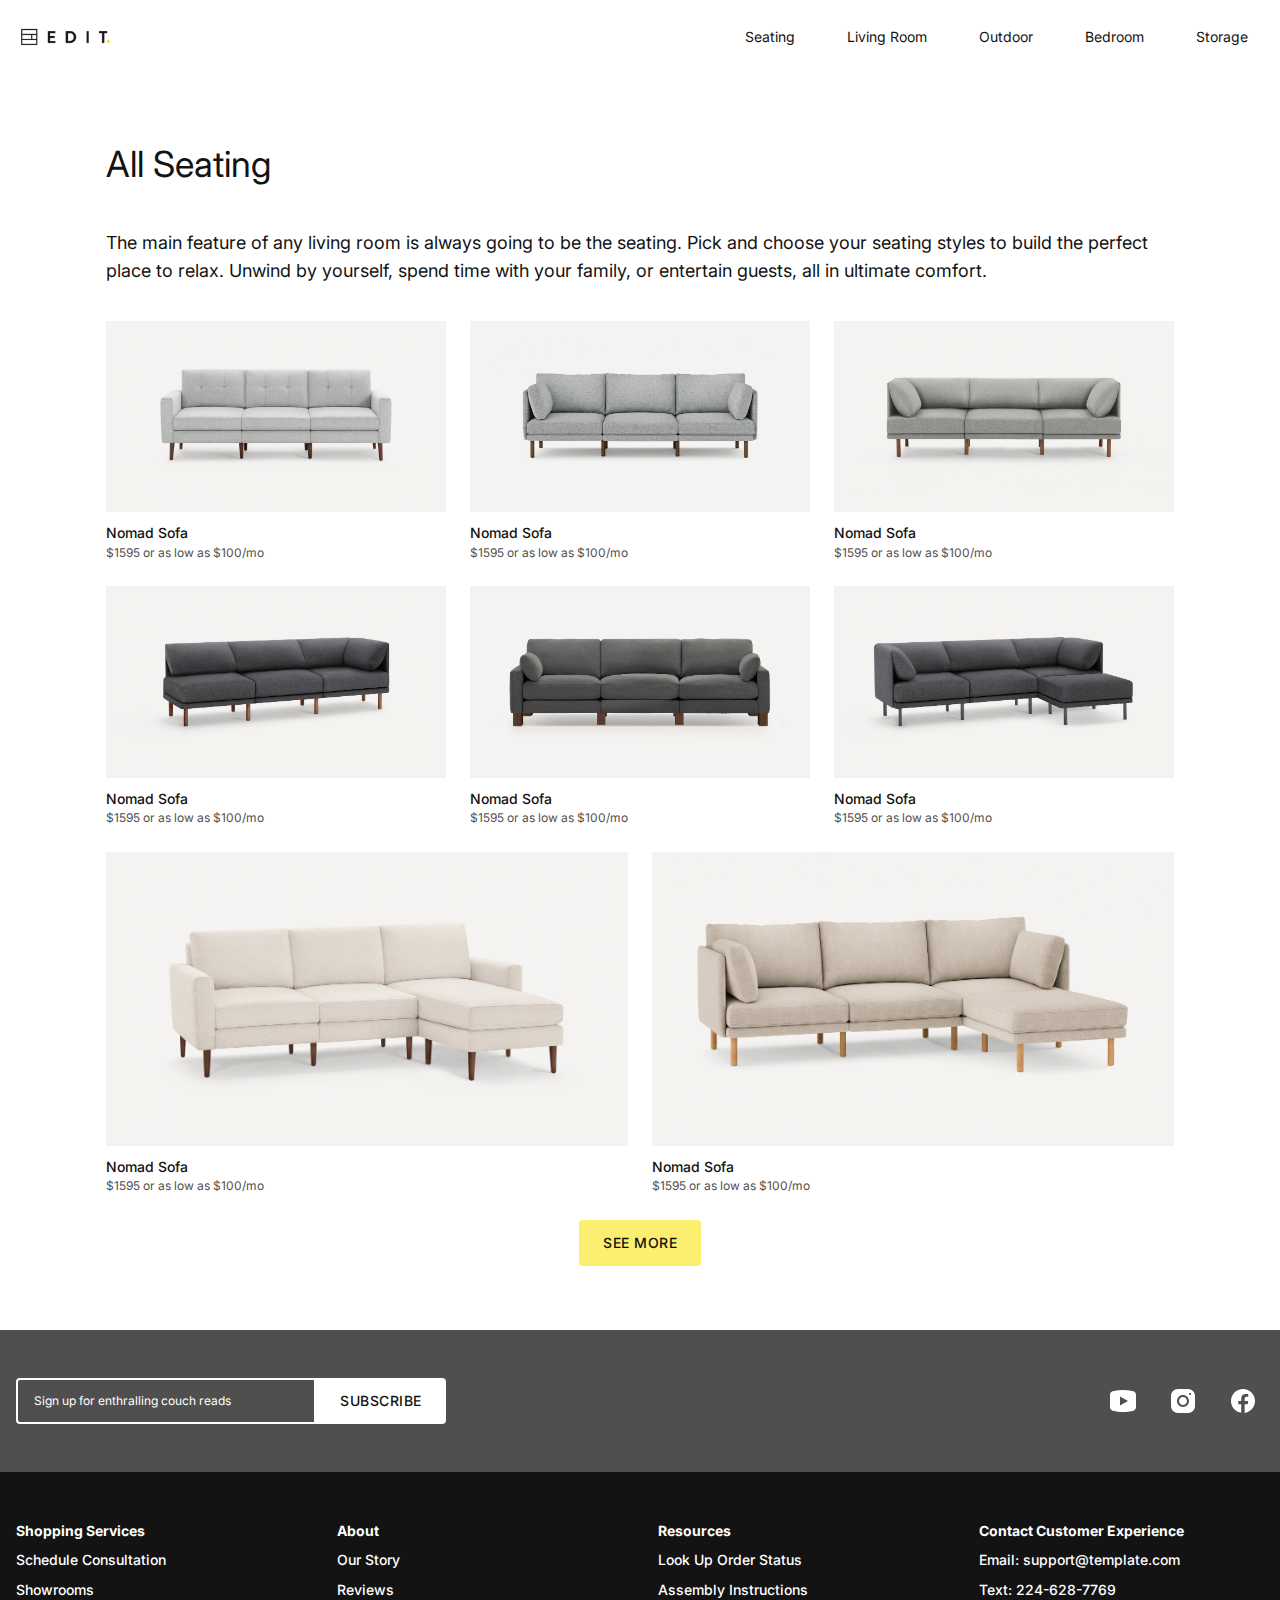
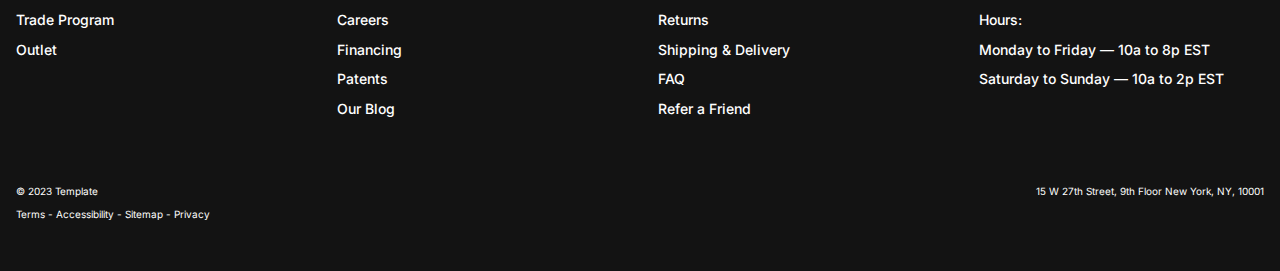
==== ecommerce_homepage/archive-page.html @ 5709c788 "feat: part exercicio 2" ====
<!DOCTYPE html>
<html lang="en">
  <head>
    <meta charset="UTF-8" />
    <meta name="viewport" content="width=device-width, initial-scale=1.0" />
    <title>Sofa Archive Page Loja Online</title>
    <link rel="stylesheet" href="./css/style.css" />
    <link rel="stylesheet" href="https://cdnjs.cloudflare.com/ajax/libs/font-awesome/6.4.2/css/all.min.css" integrity="sha512-z3gLpd7yknf1YoNbCzqRKc4qyor8gaKU1qmn+CShxbuBusANI9QpRohGBreCFkKxLhei6S9CQXFEbbKuqLg0DA==" crossorigin="anonymous" referrerpolicy="no-referrer" />
    <link rel="icon" type="image/x-icon" href="assets/favicon.ico">
  </head>
  <body>
    <!-- HEADER -->
    <header>
      <nav class="nav container--l f-row container-fluid f-align-center f-justify-space bg-white pad-tb-xs">
        <div class="nav__logo-wrapper">
            <a href="/loja/">
                <picture>
                  <img src="./assets/edit-extended-logo.png" alt="loja online de produtos de beleza" class="nav__logo" />
                </picture>
            </a>
        </div>
        <button class="nav__mobile-toggle" aria-controls="primary-navigation" aria-expanded="false">
          <img class="icon-hamburger" src="./assets/icon-hamburger.svg" alt="" aria-hidden="true">
        </button>
        <div class="nav__menu-wrapper f-row f-justify-end gap-m" id="primary-navigation">
          <a href="#" class="nav__link text-s text-dark">Seating<i class="fa-solid fa-chevron-down margin-rl-xxs"></i></a>
          <a href="#" class="nav__link text-s text-dark">Living Room<i class="fa-solid fa-chevron-down margin-rl-xxs"></i></a>
          <a href="#" class="nav__link text-s text-dark">Outdoor<i class="fa-solid fa-chevron-down margin-rl-xxs"></i></a>
          <a href="#" class="nav__link text-s text-dark">Bedroom<i class="fa-solid fa-chevron-down margin-rl-xxs"></i></a>
          <a href="#" class="nav__link text-s text-dark">Storage<i class="fa-solid fa-chevron-down margin-rl-xxs"></i></a>
        </div>
      </nav>
    </header>
    <!-- MAIN -->
    <main class="main-container">
      <!-- Product grid -->
      <section class="products-grid container f-col f-align-start pad-tb-xl gap-m">
        <h1 class="products-grid__title text-xxxl text-dark text-w400 text-al-center">All Seating</h1>
        <h4 class="products-grid__subtitle text-l text-dark text-w400 text-al-left">The main feature of any living room is always going to be the seating. Pick and choose your seating styles to build the perfect place to relax. Unwind by yourself, spend time with your family, or entertain guests, all in ultimate comfort.</h4>
        <div class="products-grid__cards f-row gap-s f-wrap">
          <div class="products-grid__card col-lg-4 col-md-6 f-col f-justify-end f-align-start">
            <a href="/loja/product-page.html" class="products-grid__card-wrapper f-col">
              <div class="products-grid__card-img-wrapper">
                <img src="./assets/products/1/product.webp" alt="" class="products-grid__img">
                <img src="./assets/products/1/product-hover.webp" alt="" class="products-grid__img products-grid__img--hover">
              </div>
              <div class="products-grid__content">
                <h4 class="products-grid__card-title text-s text-dark text-w500">Nomad Sofa</h5>
                <p class="products-grid__card-title text-xs text-dark--light text-w400">$1595 or as low as $100/mo</p>
              </div>
            </a>
          </div>
          <div class="products-grid__card col-lg-4 col-md-6 f-col f-justify-end f-align-start">
            <a href="/loja/product-page.html" class="products-grid__card-wrapper f-col">
              <div class="products-grid__card-img-wrapper">
                <img src="./assets/products/2/product.webp" alt="" class="products-grid__img">
                <img src="./assets/products/2/product-hover.webp" alt="" class="products-grid__img products-grid__img--hover">
              </div>
              <div class="products-grid__content">
                <h4 class="products-grid__card-title text-s text-dark text-w500">Nomad Sofa</h5>
                <p class="products-grid__card-title text-xs text-dark--light text-w400">$1595 or as low as $100/mo</p>
              </div>
            </a>
          </div>
          <div class="products-grid__card col-lg-4 col-md-6 f-col f-justify-end f-align-start">
            <a href="/loja/product-page.html" class="products-grid__card-wrapper f-col">
              <div class="products-grid__card-img-wrapper">
                <img src="./assets/products/3/product.webp" alt="" class="products-grid__img">
                <img src="./assets/products/3/product-hover.webp" alt="" class="products-grid__img products-grid__img--hover">
              </div>
              <div class="products-grid__content">
                <h4 class="products-grid__card-title text-s text-dark text-w500">Nomad Sofa</h5>
                <p class="products-grid__card-title text-xs text-dark--light text-w400">$1595 or as low as $100/mo</p>
              </div>
            </a>
          </div>
          <div class="products-grid__card col-lg-4 col-md-6 f-col f-justify-end f-align-start">
            <a href="/loja/product-page.html" class="products-grid__card-wrapper f-col">
              <div class="products-grid__card-img-wrapper">
                <img src="./assets/products/4/product.webp" alt="" class="products-grid__img">
                <img src="./assets/products/4/product-hover.webp" alt="" class="products-grid__img products-grid__img--hover">
              </div>
              <div class="products-grid__content">
                <h4 class="products-grid__card-title text-s text-dark text-w500">Nomad Sofa</h5>
                <p class="products-grid__card-title text-xs text-dark--light text-w400">$1595 or as low as $100/mo</p>
              </div>
            </a>
          </div>
          <div class="products-grid__card col-lg-4 col-md-6 f-col f-justify-end f-align-start">
            <a href="/loja/product-page.html" class="products-grid__card-wrapper f-col">
              <div class="products-grid__card-img-wrapper">
                <img src="./assets/products/5/product.webp" alt="" class="products-grid__img">
                <img src="./assets/products/5/product-hover.webp" alt="" class="products-grid__img products-grid__img--hover">
              </div>
              <div class="products-grid__content">
                <h4 class="products-grid__card-title text-s text-dark text-w500">Nomad Sofa</h5>
                <p class="products-grid__card-title text-xs text-dark--light text-w400">$1595 or as low as $100/mo</p>
              </div>
            </a>
          </div>
          <div class="products-grid__card col-lg-4 col-md-6 f-col f-justify-end f-align-start">
            <a href="/loja/product-page.html" class="products-grid__card-wrapper f-col">
              <div class="products-grid__card-img-wrapper">
                <img src="./assets/products/6/product.webp" alt="" class="products-grid__img">
                <img src="./assets/products/6/product-hover.webp" alt="" class="products-grid__img products-grid__img--hover">
              </div>
              <div class="products-grid__content">
                <h4 class="products-grid__card-title text-s text-dark text-w500">Nomad Sofa</h5>
                <p class="products-grid__card-title text-xs text-dark--light text-w400">$1595 or as low as $100/mo</p>
              </div>
            </a>
          </div>
          <div class="products-grid__card col-lg-4 col-md-6 f-col f-justify-end f-align-start">
            <a href="/loja/product-page.html" class="products-grid__card-wrapper f-col">
              <div class="products-grid__card-img-wrapper">
                <img src="./assets/products/7/product.webp" alt="" class="products-grid__img">
                <img src="./assets/products/7/product-hover.webp" alt="" class="products-grid__img products-grid__img--hover">
              </div>
              <div class="products-grid__content">
                <h4 class="products-grid__card-title text-s text-dark text-w500">Nomad Sofa</h5>
                <p class="products-grid__card-title text-xs text-dark--light text-w400">$1595 or as low as $100/mo</p>
              </div>
            </a>
          </div>
          <div class="products-grid__card col-lg-4 col-md-6 f-col f-justify-end f-align-start">
            <a href="/loja/product-page.html" class="products-grid__card-wrapper f-col">
              <div class="products-grid__card-img-wrapper">
                <img src="./assets/products/8/product.webp" alt="" class="products-grid__img">
                <img src="./assets/products/8/product-hover.webp" alt="" class="products-grid__img products-grid__img--hover">
              </div>
              <div class="products-grid__content">
                <h4 class="products-grid__card-title text-s text-dark text-w500">Nomad Sofa</h5>
                <p class="products-grid__card-title text-xs text-dark--light text-w400">$1595 or as low as $100/mo</p>
              </div>
            </a>
          </div>
          <div class="products-grid__btn col-lg-12 col-md-12 f-col f-justify-end f-align-center">
              <a href="/loja/product-page.html/" class="btn btn-primary">See more</a>
          </div>
        </div>
      </section>
    </main>
    <!-- FOOTER -->
    <footer class="main-container">
      <div class="footer-newsletter container-fluid bg-dark--light pad-tb-l f-row f-justify-center">
        <div class="footer-newsletter__wrapper container--l container-fluid f-row f-justify-space f-align-center">
          <form class="footer-newsletter__email f-row f-wrap">
            <input type="email" name="email" id="email" placeholder="Sign up for enthralling couch reads" class="footer-newsletter__input">
            <button type="submit" class="footer-newsletter__btn btn btn-white">Subscribe</button>
          </form>
          <div class="footer-newsletter__social-wrapper f-row f-justify-end gap-s">
            <div class="footer-newsletter__social-icon youtube-icon">
              <a href="#">
                <svg xmlns="http://www.w3.org/2000/svg" xmlns:xlink="http://www.w3.org/1999/xlink" viewBox="0,0,256,256" width="30px" height="30px" fill-rule="nonzero"><g fill-opacity="0" fill="#dddddd" fill-rule="nonzero" stroke="none" stroke-width="1" stroke-linecap="butt" stroke-linejoin="miter" stroke-miterlimit="10" stroke-dasharray="" stroke-dashoffset="0" font-family="none" font-weight="none" font-size="none" text-anchor="none" style="mix-blend-mode: normal"><path d="M0,256v-256h256v256z" id="bgRectangle"></path></g><g fill="#ffffff" fill-rule="nonzero" stroke="none" stroke-width="1" stroke-linecap="butt" stroke-linejoin="miter" stroke-miterlimit="10" stroke-dasharray="" stroke-dashoffset="0" font-family="none" font-weight="none" font-size="none" text-anchor="none" style="mix-blend-mode: normal"><g transform="scale(8.53333,8.53333)"><path d="M15,4c-4.186,0 -9.61914,1.04883 -9.61914,1.04883l-0.01367,0.01563c-1.90652,0.30491 -3.36719,1.94317 -3.36719,3.93555v6v0.00195v5.99805v0.00195c0.00384,1.96564 1.4353,3.63719 3.37695,3.94336l0.00391,0.00586c0,0 5.43314,1.05078 9.61914,1.05078c4.186,0 9.61914,-1.05078 9.61914,-1.05078l0.00195,-0.00195c1.94389,-0.30554 3.37683,-1.97951 3.37891,-3.94727v-0.00195v-5.99805v-0.00195v-6c-0.00288,-1.96638 -1.43457,-3.63903 -3.37695,-3.94531l-0.00391,-0.00586c0,0 -5.43314,-1.04883 -9.61914,-1.04883zM12,10.39844l8,4.60156l-8,4.60156z"></path></g></g></svg>
              </a>
            </div>
            <div class="footer-newsletter__social-icon fa-instagram">
              <a href="#">
                <svg xmlns="http://www.w3.org/2000/svg" xmlns:xlink="http://www.w3.org/1999/xlink" viewBox="0,0,256,256" width="30px" height="30px" fill-rule="nonzero"><g fill-opacity="0" fill="#000000" fill-rule="nonzero" stroke="none" stroke-width="1" stroke-linecap="butt" stroke-linejoin="miter" stroke-miterlimit="10" stroke-dasharray="" stroke-dashoffset="0" font-family="none" font-weight="none" font-size="none" text-anchor="none" style="mix-blend-mode: normal"><path d="M0,256v-256h256v256z" id="bgRectangle"></path></g><g fill="#ffffff" fill-rule="nonzero" stroke="none" stroke-width="1" stroke-linecap="butt" stroke-linejoin="miter" stroke-miterlimit="10" stroke-dasharray="" stroke-dashoffset="0" font-family="none" font-weight="none" font-size="none" text-anchor="none" style="mix-blend-mode: normal"><g transform="scale(8.53333,8.53333)"><path d="M9.99805,3c-3.859,0 -6.99805,3.14195 -6.99805,7.00195v10c0,3.859 3.14195,6.99805 7.00195,6.99805h10c3.859,0 6.99805,-3.14195 6.99805,-7.00195v-10c0,-3.859 -3.14195,-6.99805 -7.00195,-6.99805zM22,7c0.552,0 1,0.448 1,1c0,0.552 -0.448,1 -1,1c-0.552,0 -1,-0.448 -1,-1c0,-0.552 0.448,-1 1,-1zM15,9c3.309,0 6,2.691 6,6c0,3.309 -2.691,6 -6,6c-3.309,0 -6,-2.691 -6,-6c0,-3.309 2.691,-6 6,-6zM15,11c-2.20914,0 -4,1.79086 -4,4c0,2.20914 1.79086,4 4,4c2.20914,0 4,-1.79086 4,-4c0,-2.20914 -1.79086,-4 -4,-4z"></path></g></g></svg>
              </a>
            </div>
            <div class="footer-newsletter__social-icon facebook-icon">
              <a href="#">
                <svg xmlns="http://www.w3.org/2000/svg" xmlns:xlink="http://www.w3.org/1999/xlink" viewBox="0,0,256,256" width="30px" height="30px" fill-rule="nonzero"><g fill="#ffffff" fill-rule="nonzero" stroke="none" stroke-width="1" stroke-linecap="butt" stroke-linejoin="miter" stroke-miterlimit="10" stroke-dasharray="" stroke-dashoffset="0" font-family="none" font-weight="none" font-size="none" text-anchor="none" style="mix-blend-mode: normal"><g transform="scale(8.53333,8.53333)"><path d="M15,3c-6.627,0 -12,5.373 -12,12c0,6.016 4.432,10.984 10.206,11.852v-8.672h-2.969v-3.154h2.969v-2.099c0,-3.475 1.693,-5 4.581,-5c1.383,0 2.115,0.103 2.461,0.149v2.753h-1.97c-1.226,0 -1.654,1.163 -1.654,2.473v1.724h3.593l-0.487,3.154h-3.106v8.697c5.857,-0.794 10.376,-5.802 10.376,-11.877c0,-6.627 -5.373,-12 -12,-12z"></path></g></g></svg>
              </a>
            </div>
        </div>
        </div>
      </div>
      <div class="footer-content container-fluid bg-dark pad-tb-l f-col f-align-center gap-xl">
        <div class="footer-content__footer-nav f-row f-justify-space f-wrap gap-m container--l container-fluid">
          <div class="footer-content__nav-wrapper f-col f-align-start gap-xxs col-lg-3 col-md-12">
            <a href="#" class="footer-content__nav-link text-s text-white text-w700">Shopping Services</a>
            <a href="#" class="footer-content__nav-link text-s text-white text-w500">Schedule Consultation</a>
            <a href="#" class="footer-content__nav-link text-s text-white text-w500">Showrooms</a>
            <a href="#" class="footer-content__nav-link text-s text-white text-w500">Trade Program</a>
            <a href="#" class="footer-content__nav-link text-s text-white text-w500">Outlet</a>
          </div>
          <div class="footer-content__nav-wrapper f-col f-align-start gap-xxs col-lg-3 col-md-12">
            <a href="#" class="footer-content__nav-link text-s text-white text-w700">About</a>
            <a href="#" class="footer-content__nav-link text-s text-white text-w500">Our Story</a>
            <a href="#" class="footer-content__nav-link text-s text-white text-w500">Reviews</a>
            <a href="#" class="footer-content__nav-link text-s text-white text-w500">Careers</a>
            <a href="#" class="footer-content__nav-link text-s text-white text-w500">Financing</a>
            <a href="#" class="footer-content__nav-link text-s text-white text-w500">Patents</a>
            <a href="#" class="footer-content__nav-link text-s text-white text-w500">Our Blog</a>
          </div>
          <div class="footer-content__nav-wrapper f-col f-align-start gap-xxs col-lg-3 col-md-12">
            <a href="#" class="footer-content__nav-link text-s text-white text-w700">Resources</a>
            <a href="#" class="footer-content__nav-link text-s text-white text-w500">Look Up Order Status</a>
            <a href="#" class="footer-content__nav-link text-s text-white text-w500">Assembly Instructions</a>
            <a href="#" class="footer-content__nav-link text-s text-white text-w500">Returns</a>
            <a href="#" class="footer-content__nav-link text-s text-white text-w500">Shipping & Delivery</a>
            <a href="#" class="footer-content__nav-link text-s text-white text-w500">FAQ</a>
            <a href="#" class="footer-content__nav-link text-s text-white text-w500">Refer a Friend </a>
          </div>
          <div class="footer-content__nav-wrapper f-col f-align-start gap-xxs col-lg-3 col-md-12">
            <a href="#" class="footer-content__nav-link text-s text-white text-w700">Contact Customer Experience</a>
            <a href="#" class="footer-content__nav-link text-s text-white text-w500">Email: support@template.com</a>
            <a href="#" class="footer-content__nav-link text-s text-white text-w500">Text: 224-628-7769</a>
            <p class="text-s text-white text-w500">Hours:</p>
            <p class="text-s text-white text-w500">Monday to Friday — 10a to 8p EST</p>
            <p class="text-s text-white text-w500">Saturday to Sunday — 10a to 2p EST</p>
          </div>
        </div>
        <div class="footer-content__bottom f-row f-justify-space container--l container-fluid">
          <div class="footer-content__copyright f-col gap-xxs">
            <p class="text-xxs text-white text-w400">© 2023 Template</p>
            <div class="footer-content__copyright-link text-white text-w400"><a href="#">Terms</a> - <a href="#">Accessibility</a> - <a href="#">Sitemap</a> - <a href="#">Privacy</a></div>
          </div>
          <div class="footer-content__street text-xxs text-white text-w400">15 W 27th Street, 9th Floor New York, NY, 10001</div>
      </div>
    </footer>
    <script src="./js/main.js"></script>
  </body>
</html>
---- ecommerce_homepage/css/style.css ----
/* 
----------------------------------------
RESET
----------------------------------------
*/
@import url("https://fonts.googleapis.com/css2?family=Inter:wght@300;400;500;600;700&display=swap");
html {
  font-size: 62.5%;
}

*, *::before, *::after {
  box-sizing: border-box;
}

* {
  margin: 0;
  padding: 0;
  border: 0;
  vertical-align: baseline;
}

body {
  line-height: 1.55;
  -webkit-font-smoothing: antialiased;
}

body,
main,
header,
footer,
section {
  width: 100%;
}

img, picture, video, canvas, svg {
  display: block;
  height: auto;
  max-width: 100%;
  font-style: italic;
}

input, button, textarea, select {
  font: inherit;
}

p, h1, h2, h3, h4, h5, h6 {
  overflow-wrap: break-word;
}

/*Links*/
* {
  transition: 0.4s all ease-in-out;
}

a {
  text-decoration: none;
  cursor: pointer;
}

/* HTML5 display-role reset for older browsers */
article,
aside,
details,
figcaption,
figure,
footer,
header,
hgroup,
menu,
nav,
section,
main {
  display: flex;
  justify-content: center;
  margin: 0 auto;
}

ol,
ul {
  list-style: none;
}

blockquote,
q {
  quotes: none;
}

blockquote:before,
blockquote:after,
q:before,
q:after {
  content: "";
  content: none;
}

table {
  border-collapse: collapse;
  border-spacing: 0;
}

/* 
----------------------------------------
UTILITIES
----------------------------------------
*/
/*
Layout
*/
.container {
  max-width: 1100px;
  padding: 0 1.6rem;
}
.container--l {
  padding: 0 1.6rem;
  max-width: 1298px;
}
.container-fluid {
  width: 100%;
}

.main-container {
  display: flex;
  flex-direction: column;
  align-items: center;
}

.col-lg-1 {
  width: calc(8.3333333333% - 3.6rem);
  flex-grow: 1;
}

.col-lg-2 {
  width: calc(16.6666666667% - 3.6rem);
  flex-grow: 1;
}

.col-lg-3 {
  width: calc(25% - 3.6rem);
  flex-grow: 1;
}

.col-lg-4 {
  width: calc(33.3333333333% - 3.6rem);
  flex-grow: 1;
}

.col-lg-5 {
  width: calc(41.6666666667% - 3.6rem);
  flex-grow: 1;
}

.col-lg-6 {
  width: calc(50% - 3.6rem);
  flex-grow: 1;
}

.col-lg-7 {
  width: calc(58.3333333333% - 3.6rem);
  flex-grow: 1;
}

.col-lg-8 {
  width: calc(66.6666666667% - 3.6rem);
  flex-grow: 1;
}

.col-lg-9 {
  width: calc(75% - 3.6rem);
  flex-grow: 1;
}

.col-lg-10 {
  width: calc(83.3333333333% - 3.6rem);
  flex-grow: 1;
}

.col-lg-11 {
  width: calc(91.6666666667% - 3.6rem);
  flex-grow: 1;
}

.col-lg-12 {
  width: calc(100% - 3.6rem);
  flex-grow: 1;
}

@media screen and (max-width: 768px) {
  .col-md-1 {
    width: calc(8.3333333333% - 1.6rem);
    flex-grow: 1;
  }
  .col-md-2 {
    width: calc(16.6666666667% - 1.6rem);
    flex-grow: 1;
  }
  .col-md-3 {
    width: calc(25% - 1.6rem);
    flex-grow: 1;
  }
  .col-md-4 {
    width: calc(33.3333333333% - 1.6rem);
    flex-grow: 1;
  }
  .col-md-5 {
    width: calc(41.6666666667% - 1.6rem);
    flex-grow: 1;
  }
  .col-md-6 {
    width: calc(50% - 1.6rem);
    flex-grow: 1;
  }
  .col-md-7 {
    width: calc(58.3333333333% - 1.6rem);
    flex-grow: 1;
  }
  .col-md-8 {
    width: calc(66.6666666667% - 1.6rem);
    flex-grow: 1;
  }
  .col-md-9 {
    width: calc(75% - 1.6rem);
    flex-grow: 1;
  }
  .col-md-10 {
    width: calc(83.3333333333% - 1.6rem);
    flex-grow: 1;
  }
  .col-md-11 {
    width: calc(91.6666666667% - 1.6rem);
    flex-grow: 1;
  }
  .col-md-12 {
    width: calc(100% - 1.6rem);
    flex-grow: 1;
  }
}
.f-row {
  display: flex;
  gap: 3.6rem;
}

.f-col {
  display: flex;
  flex-direction: column;
  gap: 3.6rem;
}

@media screen and (max-width: 768px) {
  .f-row {
    gap: 1.6rem;
  }
  .f-col {
    gap: 1.6rem;
  }
}
.f-wrap {
  flex-wrap: wrap;
}

.f-grow {
  flex-grow: 1;
}

.f-justify-end {
  justify-content: flex-end;
}

.f-justify-start {
  justify-content: flex-start;
}

.f-justify-center {
  justify-content: center;
}

.f-justify-space {
  justify-content: space-between;
}

.f-align-end {
  align-items: flex-end;
}

.f-align-start {
  align-items: flex-start;
}

.f-align-center {
  align-items: center;
}

.f-align-space {
  align-items: space-between;
}

.border-radius-s {
  border-radius: 0.2rem;
}

.border-radius-m {
  border-radius: 0.4rem;
}

.border-radius-l {
  border-radius: 0.8rem;
}

/*
Colors
*/
.text-primary {
  color: rgb(252, 238, 110);
}

.bg-primary {
  background-color: rgb(252, 238, 110);
}

.text-primary-hover {
  color: #F7EEE3;
}

.bg-primary-hover {
  background-color: #F7EEE3;
}

.text-secondary {
  color: #f7eee3;
}

.bg-secondary {
  background-color: #f7eee3;
}

.text-dark {
  color: #131313;
}

.bg-dark {
  background-color: #131313;
}

.text-dark--light {
  color: #514f4d;
}

.bg-dark--light {
  background-color: #514f4d;
}

.text-grey {
  color: #9C9C9C;
}

.bg-grey {
  background-color: #9C9C9C;
}

.text-white {
  color: #ffffff;
}

.bg-white {
  background-color: #ffffff;
}

.img-fw {
  -o-object-fit: cover;
     object-fit: cover;
  width: 100%;
}

/*
Padding
*/
.pad-tb-xxs {
  padding-top: 0.8rem;
  padding-bottom: 0.8rem;
}

.pad-top-xxs {
  padding-top: 0.8rem;
}

.pad-bot-xxs {
  padding-bottom: 0.8rem;
}

.pad-rl-xxs {
  padding: 0 0.8rem;
}

.pad-tb-xs {
  padding-top: 1.6rem;
  padding-bottom: 1.6rem;
}

.pad-top-xs {
  padding-top: 1.6rem;
}

.pad-bot-xs {
  padding-bottom: 1.6rem;
}

.pad-rl-xs {
  padding: 0 1.6rem;
}

.pad-tb-s {
  padding-top: 2.4rem;
  padding-bottom: 2.4rem;
}

.pad-top-s {
  padding-top: 2.4rem;
}

.pad-bot-s {
  padding-bottom: 2.4rem;
}

.pad-rl-s {
  padding: 0 2.4rem;
}

.pad-tb-m {
  padding-top: 3.6rem;
  padding-bottom: 3.6rem;
}

.pad-top-m {
  padding-top: 3.6rem;
}

.pad-bot-m {
  padding-bottom: 3.6rem;
}

.pad-rl-m {
  padding: 0 3.6rem;
}

.pad-tb-l {
  padding-top: 4.8rem;
  padding-bottom: 4.8rem;
}

.pad-top-l {
  padding-top: 4.8rem;
}

.pad-bot-l {
  padding-bottom: 4.8rem;
}

.pad-rl-l {
  padding: 0 4.8rem;
}

.pad-tb-xl {
  padding-top: 6.4rem;
  padding-bottom: 6.4rem;
}

.pad-top-xl {
  padding-top: 6.4rem;
}

.pad-bot-xl {
  padding-bottom: 6.4rem;
}

.pad-rl-xl {
  padding: 0 6.4rem;
}

.pad-tb-xxl {
  padding-top: 8.4rem;
  padding-bottom: 8.4rem;
}

.pad-top-xxl {
  padding-top: 8.4rem;
}

.pad-bot-xxl {
  padding-bottom: 8.4rem;
}

.pad-rl-xxl {
  padding: 0 8.4rem;
}

/*
Margin
*/
.margin-tb-xxs {
  margin-top: 0.8rem;
  margin-bottom: 0.8rem;
}

.margin-top-xxs {
  margin-top: 0.8rem;
}

.margin-bot-xxs {
  margin-bottom: 0.8rem;
}

.margin-rl-xxs {
  margin: 0 0.8rem;
}

.margin-tb-xs {
  margin-top: 1.6rem;
  margin-bottom: 1.6rem;
}

.margin-top-xs {
  margin-top: 1.6rem;
}

.margin-bot-xs {
  margin-bottom: 1.6rem;
}

.margin-rl-xs {
  margin: 0 1.6rem;
}

.margin-tb-s {
  margin-top: 2.4rem;
  margin-bottom: 2.4rem;
}

.margin-top-s {
  margin-top: 2.4rem;
}

.margin-bot-s {
  margin-bottom: 2.4rem;
}

.margin-rl-s {
  margin: 0 2.4rem;
}

.margin-tb-m {
  margin-top: 3.6rem;
  margin-bottom: 3.6rem;
}

.margin-top-m {
  margin-top: 3.6rem;
}

.margin-bot-m {
  margin-bottom: 3.6rem;
}

.margin-rl-m {
  margin: 0 3.6rem;
}

.margin-tb-l {
  margin-top: 4.8rem;
  margin-bottom: 4.8rem;
}

.margin-top-l {
  margin-top: 4.8rem;
}

.margin-bot-l {
  margin-bottom: 4.8rem;
}

.margin-rl-l {
  margin: 0 4.8rem;
}

.margin-tb-xl {
  margin-top: 6.4rem;
  margin-bottom: 6.4rem;
}

.margin-top-xl {
  margin-top: 6.4rem;
}

.margin-bot-xl {
  margin-bottom: 6.4rem;
}

.margin-rl-xl {
  margin: 0 6.4rem;
}

.margin-tb-xxl {
  margin-top: 8.4rem;
  margin-bottom: 8.4rem;
}

.margin-top-xxl {
  margin-top: 8.4rem;
}

.margin-bot-xxl {
  margin-bottom: 8.4rem;
}

.margin-rl-xxl {
  margin: 0 8.4rem;
}

@media (max-width: 768px) {
  .margin-tb-l {
    margin-top: 3rem;
    margin-bottom: 3rem;
  }
  .margin-top-l {
    margin-top: 3rem;
  }
  .margin-bot-l {
    margin-bottom: 3rem;
  }
  .margin-rl-l {
    margin: 0 3rem;
  }
  .margin-tb-xl {
    margin-top: 4rem;
    margin-bottom: 4rem;
  }
  .margin-top-xl {
    margin-top: 4rem;
  }
  .margin-bot-xl {
    margin-bottom: 4rem;
  }
  .margin-rl-xl {
    margin: 0 4rem;
  }
  .margin-tb-xxl {
    margin-top: 6rem;
    margin-bottom: 6rem;
  }
  .margin-top-xxl {
    margin-top: 6rem;
  }
  .margin-bot-xxl {
    margin-bottom: 6rem;
  }
  .margin-rl-xxl {
    margin: 0 6rem;
  }
  .margin-tb-xxxl {
    margin-top: 7rem;
    margin-bottom: 7rem;
  }
  .margin-top-xxxl {
    margin-top: 7rem;
  }
  .margin-bot-xxxl {
    margin-bottom: 7rem;
  }
  .margin-rl-xxxl {
    margin: 0 7rem;
  }
}
/*
Gap
*/
.gap-xxs {
  gap: 0.8rem;
}

.gap-xs {
  gap: 1.6rem;
}

.gap-s {
  gap: 2.4rem;
}

.gap-m {
  gap: 3.6rem;
}

.gap-l {
  gap: 4.8rem;
}

.gap-xl {
  gap: 6.4rem;
}

.gap-xxl {
  gap: 8.4rem;
}

/*
Typography
*/
body {
  font-family: "Inter", sans-serif;
}

.text-xs {
  font-size: 1.2rem;
}

.text-s {
  font-size: 1.4rem;
}

.text-m {
  font-size: 1.6rem;
}

.text-l {
  font-size: 1.8rem;
}

.text-xl {
  font-size: 2rem;
}

.text-xxl {
  font-size: 2.8rem;
}

.text-xxxl {
  font-size: 3.6rem;
}

.text-w300 {
  font-weight: 300;
}

.text-w400 {
  font-weight: 400;
}

.text-w500 {
  font-weight: 500;
}

.text-w600 {
  font-weight: 600;
}

.text-w700 {
  font-weight: 700;
}

@media (max-width: 768px) {
  .text-xl {
    font-size: 1.6rem;
  }
  .text-xxl {
    font-size: 2rem;
  }
  .text-xxxl {
    font-size: 2.3rem;
  }
}
.line-height-s {
  line-height: 1.3;
}

.line-height-d {
  line-height: 1;
}

.text-al-center {
  text-align: center;
}

.text-al-left {
  text-align: left;
}

.text-al-right {
  text-align: right;
}

/* 
----------------------------------------
COMPONENTS
----------------------------------------
*/
.btn {
  display: inline-block;
  padding: 1.6rem 2.4rem;
  font-size: 1.4rem;
  font-weight: 500;
  text-transform: uppercase;
  border-radius: 0.4rem;
  line-height: 1;
  letter-spacing: 0.05rem;
  cursor: pointer;
}

.btn-primary {
  background-color: rgb(252, 238, 110);
  color: #131313;
}
.btn-primary:hover {
  background-color: #F7EEE3;
  color: #131313;
}

.btn-white {
  background-color: #ffffff;
  color: #131313;
}
.btn-white:hover {
  background-color: rgba(255, 255, 255, 0.8);
  color: #131313;
}

.btn-transparent {
  background-color: transparent;
  color: #131313;
  padding: 0;
  font-size: 1.4rem;
  font-weight: 600;
  text-transform: uppercase;
  border-radius: 0;
  border-bottom: 1px solid transparent;
}
.btn-transparent:hover {
  background-color: transparent;
  color: #514f4d;
  border-bottom: 1px solid #514f4d;
  padding: 0 0 0.5rem 0;
}

.products-grid__card-wrapper {
  width: 100%;
  display: flex;
  flex-direction: column;
  gap: 1rem;
}

.products-grid__card-img-wrapper {
  position: relative;
  top: 0;
  z-index: 0;
}

.products-grid__img {
  position: relative;
  top: 0px;
  left: 0px;
  max-width: 600px;
  width: 100%;
  z-index: 5;
  transition: 0.4s ease-in-out all;
  opacity: 1;
}
.products-grid__img:hover {
  opacity: 0;
}
.products-grid__img--hover {
  position: absolute;
  z-index: 1;
  opacity: 1;
}

.categories__card-wrapper {
  height: 100%;
  width: 100%;
  position: relative;
  overflow: hidden;
}
.categories__card-wrapper:hover {
  box-shadow: 0px 10px 40px 0px rgba(0, 0, 0, 0.1), 1px 1px 6px 0px rgba(0, 0, 0, 0.1);
}

.categories__img {
  position: relative;
  top: 0;
  -o-object-fit: cover;
     object-fit: cover;
  height: 100%;
  z-index: 0;
}

.categories__card-title {
  position: relative;
  z-index: 1;
  bottom: 4rem;
  padding: 0 1.6rem;
}

@media (max-width: 768px) {
  .products-carrossel__wrapper {
    overflow-x: scroll;
    scroll-snap-type: x mandatory;
    max-width: 100vw;
  }
}
.products-carrossel__card {
  overflow: hidden;
  position: relative;
  height: 42rem;
}
@media (max-width: 768px) {
  .products-carrossel__card {
    height: 20rem;
    min-width: 120px;
  }
}
.products-carrossel__card:hover {
  box-shadow: 0px 10px 40px 0px rgba(0, 0, 0, 0.1), 1px 1px 6px 0px rgba(0, 0, 0, 0.1);
}

.products-carrossel__img {
  -o-object-fit: cover;
     object-fit: cover;
  height: 100%;
}

/*
// Breadcrumbs
*/
.product__breadcrumbs-wrapper {
  gap: 0.2rem;
}

.product__breadcrumb {
  font-size: 1.4rem;
  font-weight: 400;
  color: #131313;
}
.product__breadcrumb--link {
  font-weight: 700;
}
.product__breadcrumb--link:hover {
  color: #514f4d;
}

/*
// Product
*/
.product__wrapper {
  width: 100%;
}

.product__img-wrapper {
  position: relative;
  width: 100%;
}

.product__img-container {
  height: 450px;
}

.product__img {
  position: relative;
  top: 0px;
  left: 0px;
  max-width: 800px;
  width: 100%;
  height: 100%;
  max-height: 600px;
  -o-object-fit: cover;
     object-fit: cover;
  z-index: 5;
  transition: 1s ease-in-out all;
  opacity: 1;
}
.product__img:hover {
  opacity: 0;
}
.product__img--hover {
  position: absolute;
  z-index: 1;
  opacity: 1;
}

/*
// Product Content
*/
.product__content {
  gap: 0;
}

.product__addon-title-price {
  position: relative;
  top: 0;
  display: none;
  padding: 0.3rem 1rem;
  border-radius: 0.4rem;
  background-color: #f7eee3;
  margin: 0.2rem 0;
}

/*
// Product Variations
*/
.product__color-variation {
  display: flex;
  flex-direction: column;
  justify-content: start;
  align-items: start;
}

.product__color-variation-label {
  display: none;
}

.product__color-variation:has(input[id=blue]:checked) .product__color-variation-label[color=blue] {
  display: block;
}

.product__color-variation:has(input[id=dark-green]:checked) .product__color-variation-label[color=dark-green] {
  display: block;
}

.product__color-variation:has(input[id=red]:checked) .product__color-variation-label[color=red] {
  display: block;
}

.product__color-variation:has(input[id=green]:checked) .product__color-variation-label[color=green] {
  display: block;
}

.product__color-variation:has(input[id=black]:checked) .product__color-variation-label[color=black] {
  display: block;
}

.product__color-variation:has(input[id=coffee]:checked) .product__color-variation-label[color=coffee] {
  display: block;
}

.product__color-variation__color-inputs {
  position: relative;
  display: flex;
  gap: 1.5rem;
}

.product__color-variation__color-inputs input {
  visibility: hidden;
}

.product__color-variation__color-inputs input[id=blue]::before {
  cursor: pointer;
  display: block;
  visibility: visible;
  content: " ";
  background: rgb(14, 14, 201);
  width: 2rem;
  height: 2rem;
  border-radius: 100%;
  border: 1px solid transparent;
}

.product__color-variation__color-inputs input[id=dark-green]::before {
  cursor: pointer;
  display: block;
  visibility: visible;
  content: " ";
  background: rgb(15, 128, 15);
  width: 2rem;
  height: 2rem;
  border-radius: 100%;
  border: 1px solid transparent;
}

.product__color-variation__color-inputs input[id=green]::before {
  cursor: pointer;
  display: block;
  visibility: visible;
  content: " ";
  background: rgb(81, 187, 81);
  width: 2rem;
  height: 2rem;
  border-radius: 100%;
  border: 1px solid transparent;
}

.product__color-variation__color-inputs input[id=red]::before {
  cursor: pointer;
  display: block;
  visibility: visible;
  content: " ";
  background: rgb(165, 11, 11);
  width: 2rem;
  height: 2rem;
  border-radius: 100%;
  border: 1px solid transparent;
}

.product__color-variation__color-inputs input[id=black]::before {
  cursor: pointer;
  display: block;
  visibility: visible;
  content: " ";
  background: black;
  width: 2rem;
  height: 2rem;
  border-radius: 100%;
  border: 1px solid transparent;
}

.product__color-variation__color-inputs input[id=coffee]::before {
  cursor: pointer;
  display: block;
  visibility: visible;
  content: " ";
  background: rgb(179, 113, 15);
  width: 2rem;
  height: 2rem;
  border-radius: 100%;
  border: 1px solid transparent;
}

.product__color-variation__color-inputs input:checked::before {
  box-shadow: inset 0px 0px 0px 1px white;
}

/*
// Product Addons
*/
.product__addons-checkbox {
  display: flex;
  align-items: center;
  justify-content: flex-start;
  height: 100%;
}
.product__addons-checkbox input {
  visibility: hidden;
  margin-right: 1rem;
  width: 2rem;
  height: 2rem;
}
.product__addons-checkbox input::before {
  content: " ";
  cursor: pointer;
  display: block;
  visibility: visible;
  background: #ffffff;
  width: 2rem;
  height: 2rem;
  border-radius: 0.2rem;
  border: 1px solid #131313;
}
.product__addons-checkbox input:checked::before {
  background: #131313;
  box-shadow: inset 0px 0px 0px 2px white;
}

/*
// Product Details
*/
.product-details__meta-wrapper {
  border-bottom: 1px solid #9C9C9C;
}

.product-details__img-wrapper {
  position: relative;
}

.product-details__img {
  position: relative;
  top: 0px;
  left: 0px;
  max-width: 800px;
  width: 100%;
  z-index: 5;
  transition: 1s ease-in-out all;
  opacity: 1;
}
.product-details__img:hover {
  opacity: 0;
}
.product-details__img--hover {
  position: absolute;
  z-index: 1;
  opacity: 1;
}

.ig-carrossel__wrapper {
  overflow-x: scroll;
  width: 100%;
  scrollbar-width: none; /* Firefox */
  padding-left: 3.6rem;
}
.ig-carrossel__wrapper::-webkit-scrollbar {
  display: none; /* for Chrome, Safari, and Opera */
}
@media (max-width: 768px) {
  .ig-carrossel__wrapper {
    overflow-x: hidden;
    flex-wrap: wrap;
    padding: 0 1.6rem;
    gap: 0.8rem;
  }
}

.ig-carrossel__card {
  overflow: hidden;
  aspect-ratio: 1/1;
  min-width: 300px;
}
@media (max-width: 768px) {
  .ig-carrossel__card {
    min-width: unset;
  }
}

.ig-carrossel__img {
  -o-object-fit: cover;
     object-fit: cover;
  height: 100%;
}

@media (max-width: 768px) {
  .ig-carrossel__card:nth-child(5) {
    display: none;
  }
  .ig-carrossel__card:nth-child(6) {
    display: none;
  }
  .ig-carrossel__card:nth-child(7) {
    display: none;
  }
  .ig-carrossel__card:nth-child(8) {
    display: none;
  }
  .ig-carrossel__card:nth-child(9) {
    display: none;
  }
  .ig-carrossel__card:nth-child(10) {
    display: none;
  }
  .ig-carrossel__card:nth-child(11) {
    display: none;
  }
  .ig-carrossel__card:nth-child(12) {
    display: none;
  }
  .ig-carrossel__card:nth-child(13) {
    display: none;
  }
  .ig-carrossel__card:nth-child(14) {
    display: none;
  }
  .ig-carrossel__card:nth-child(15) {
    display: none;
  }
  .ig-carrossel__card:nth-child(16) {
    display: none;
  }
  .ig-carrossel__card:nth-child(17) {
    display: none;
  }
  .ig-carrossel__card:nth-child(18) {
    display: none;
  }
  .ig-carrossel__card:nth-child(19) {
    display: none;
  }
  .ig-carrossel__card:nth-child(20) {
    display: none;
  }
  .ig-carrossel__card:nth-child(21) {
    display: none;
  }
  .ig-carrossel__card:nth-child(22) {
    display: none;
  }
  .ig-carrossel__card:nth-child(23) {
    display: none;
  }
  .ig-carrossel__card:nth-child(24) {
    display: none;
  }
  .ig-carrossel__card:nth-child(25) {
    display: none;
  }
  .ig-carrossel__card:nth-child(26) {
    display: none;
  }
  .ig-carrossel__card:nth-child(27) {
    display: none;
  }
  .ig-carrossel__card:nth-child(28) {
    display: none;
  }
  .ig-carrossel__card:nth-child(29) {
    display: none;
  }
  .ig-carrossel__card:nth-child(30) {
    display: none;
  }
  .ig-carrossel__card:nth-child(31) {
    display: none;
  }
  .ig-carrossel__card:nth-child(32) {
    display: none;
  }
  .ig-carrossel__card:nth-child(33) {
    display: none;
  }
  .ig-carrossel__card:nth-child(34) {
    display: none;
  }
  .ig-carrossel__card:nth-child(35) {
    display: none;
  }
  .ig-carrossel__card:nth-child(36) {
    display: none;
  }
  .ig-carrossel__card:nth-child(37) {
    display: none;
  }
  .ig-carrossel__card:nth-child(38) {
    display: none;
  }
  .ig-carrossel__card:nth-child(39) {
    display: none;
  }
  .ig-carrossel__card:nth-child(40) {
    display: none;
  }
  .ig-carrossel__card:nth-child(41) {
    display: none;
  }
  .ig-carrossel__card:nth-child(42) {
    display: none;
  }
  .ig-carrossel__card:nth-child(43) {
    display: none;
  }
  .ig-carrossel__card:nth-child(44) {
    display: none;
  }
  .ig-carrossel__card:nth-child(45) {
    display: none;
  }
  .ig-carrossel__card:nth-child(46) {
    display: none;
  }
  .ig-carrossel__card:nth-child(47) {
    display: none;
  }
  .ig-carrossel__card:nth-child(48) {
    display: none;
  }
  .ig-carrossel__card:nth-child(49) {
    display: none;
  }
  .ig-carrossel__card:nth-child(50) {
    display: none;
  }
  .ig-carrossel__card:nth-child(51) {
    display: none;
  }
  .ig-carrossel__card:nth-child(52) {
    display: none;
  }
  .ig-carrossel__card:nth-child(53) {
    display: none;
  }
  .ig-carrossel__card:nth-child(54) {
    display: none;
  }
  .ig-carrossel__card:nth-child(55) {
    display: none;
  }
  .ig-carrossel__card:nth-child(56) {
    display: none;
  }
  .ig-carrossel__card:nth-child(57) {
    display: none;
  }
  .ig-carrossel__card:nth-child(58) {
    display: none;
  }
  .ig-carrossel__card:nth-child(59) {
    display: none;
  }
  .ig-carrossel__card:nth-child(60) {
    display: none;
  }
}
.product-key-features__icon {
  max-width: 130px;
}

.product-key-features__wrapper:last-child {
  flex-grow: 0;
}

.related-products-grid__card-wrapper {
  width: 100%;
  display: flex;
  flex-direction: column;
  gap: 1rem;
}

.related-products-grid__card-img-wrapper {
  position: relative;
  top: 0;
  z-index: 0;
}

.related-products-grid__img {
  position: relative;
  top: 0px;
  left: 0px;
  max-width: 600px;
  width: 100%;
  z-index: 5;
  transition: 0.4s ease-in-out all;
  opacity: 1;
}
.related-products-grid__img:hover {
  opacity: 0;
}
.related-products-grid__img--hover {
  position: absolute;
  z-index: 1;
  opacity: 1;
}

/* 
----------------------------------------
FOOTER
----------------------------------------
*/
@media (max-width: 768px) {
  .footer-newsletter__wrapper {
    justify-content: center;
  }
}
.footer-newsletter__email {
  width: 100%;
  max-width: 50rem;
  gap: 0;
}
@media (max-width: 768px) {
  .footer-newsletter__email {
    gap: 0.8rem;
  }
}

.footer-newsletter__input {
  max-width: 30rem;
  width: 100%;
  background-color: transparent;
  border: 2px solid #ffffff;
  border-radius: 0.4rem 0px 0px 0.4rem;
  padding: 0 1.6rem;
  color: #ffffff;
  font-size: 1.2rem;
}
.footer-newsletter__input::-moz-placeholder {
  color: #ffffff;
}
.footer-newsletter__input::placeholder {
  color: #ffffff;
}
@media (max-width: 768px) {
  .footer-newsletter__input {
    max-width: 60rem;
    width: 100%;
    height: 4.6rem;
    border-radius: 0.4rem;
  }
  .footer-newsletter__input::-moz-placeholder {
    text-align: center;
  }
  .footer-newsletter__input::placeholder {
    text-align: center;
  }
}

.footer-newsletter__btn {
  border-radius: 0px 0.4rem 0.4rem 0px;
}
@media (max-width: 768px) {
  .footer-newsletter__btn {
    max-width: 60rem;
    width: 100%;
    border-radius: 0.4rem;
  }
}

.footer-newsletter__social-icon {
  width: 3.6rem;
  height: auto;
  display: flex;
}
.footer-newsletter__social-icon:hover {
  opacity: 0.8;
}
@media (max-width: 768px) {
  .footer-newsletter__social-icon {
    display: none;
  }
}

@media (max-width: 768px) {
  .footer-content__bottom {
    flex-direction: column;
  }
}
.footer-content__nav-link:hover {
  opacity: 0.5;
}

.footer-content__copyright-link a {
  color: #ffffff;
}
.footer-content__copyright-link a:hover {
  text-decoration: underline;
}

/* 
----------------------------------------
HEADER
----------------------------------------
*/
.nav__logo {
  max-width: 100px;
}

.nav__mobile-toggle {
  display: none;
}

@media (max-width: 767px) {
  .nav__menu-wrapper {
    display: none;
  }
  .nav__menu-wrapper[data-visible] {
    display: flex;
    position: absolute;
    top: 5rem;
    right: 4%;
    width: 100%;
    max-width: 30rem;
    padding: 3.6rem;
    justify-content: center;
    align-items: center;
    flex-direction: column;
    background-color: #ffffff;
    box-shadow: 0px 4px 16px 4px rgba(0, 0, 0, 0.0705882353);
    margin: 0 auto;
    border-radius: 0.8rem;
  }
  .nav__menu-wrapper[data-visible] .nav__link i {
    display: none;
  }
  .nav__mobile-toggle {
    display: block;
    cursor: pointer;
    background: transparent;
    border: 0;
    padding: 0.8rem;
  }
}
/* 
----------------------------------------
HOMEPAGE
----------------------------------------
*/
.hero {
  background-image: url("./assets/bed_home.png");
  background-repeat: no-repeat;
  background-size: cover;
  background-position: center;
  height: 70vh;
}

@media (max-width: 768px) {
  .hero__content {
    justify-content: flex-end;
  }
}
.cta {
  background-image: url("./assets/bg.png");
  background-repeat: no-repeat;
  background-size: contain;
  background-position: bottom right;
  height: 70vh;
}

.cta__content {
  max-width: 30rem;
}
@media (max-width: 768px) {
  .cta__content .cta__content {
    max-width: 100%;
  }
}

.cta__title {
  text-transform: uppercase;
  font-style: italic;
  text-decoration: underline;
  letter-spacing: 0.5rem;
}

.cta__subtitle {
  font-style: italic;
  line-height: 1.8;
}
.cta__subtitle--bold {
  font-weight: 700;
}

.video-cta__video {
  width: 100%;
  height: 85vh;
  -o-object-fit: cover;
     object-fit: cover;
}
@media (max-width: 768px) {
  .video-cta__video {
    padding: 0 1.6rem;
    height: auto;
  }
}

/* 
----------------------------------------
PRODUCT ARCHIVE
----------------------------------------
*/
/* 
----------------------------------------
PRODUCT PAGE
----------------------------------------
*/
.product-benefits-card__video {
  width: 100%;
  height: 70vh;
  -o-object-fit: cover;
     object-fit: cover;
}
@media (max-width: 768px) {
  .product-benefits-card__video {
    height: 40vh;
  }
}

.product-benefits-card__video-wrapper--order-1 {
  order: 1;
}
.product-benefits-card__video-wrapper--order-2 {
  order: 2;
}

@media (max-width: 768px) {
  .product-benefits-card--hide-mb {
    display: none;
  }
}/*# sourceMappingURL=style.css.map */
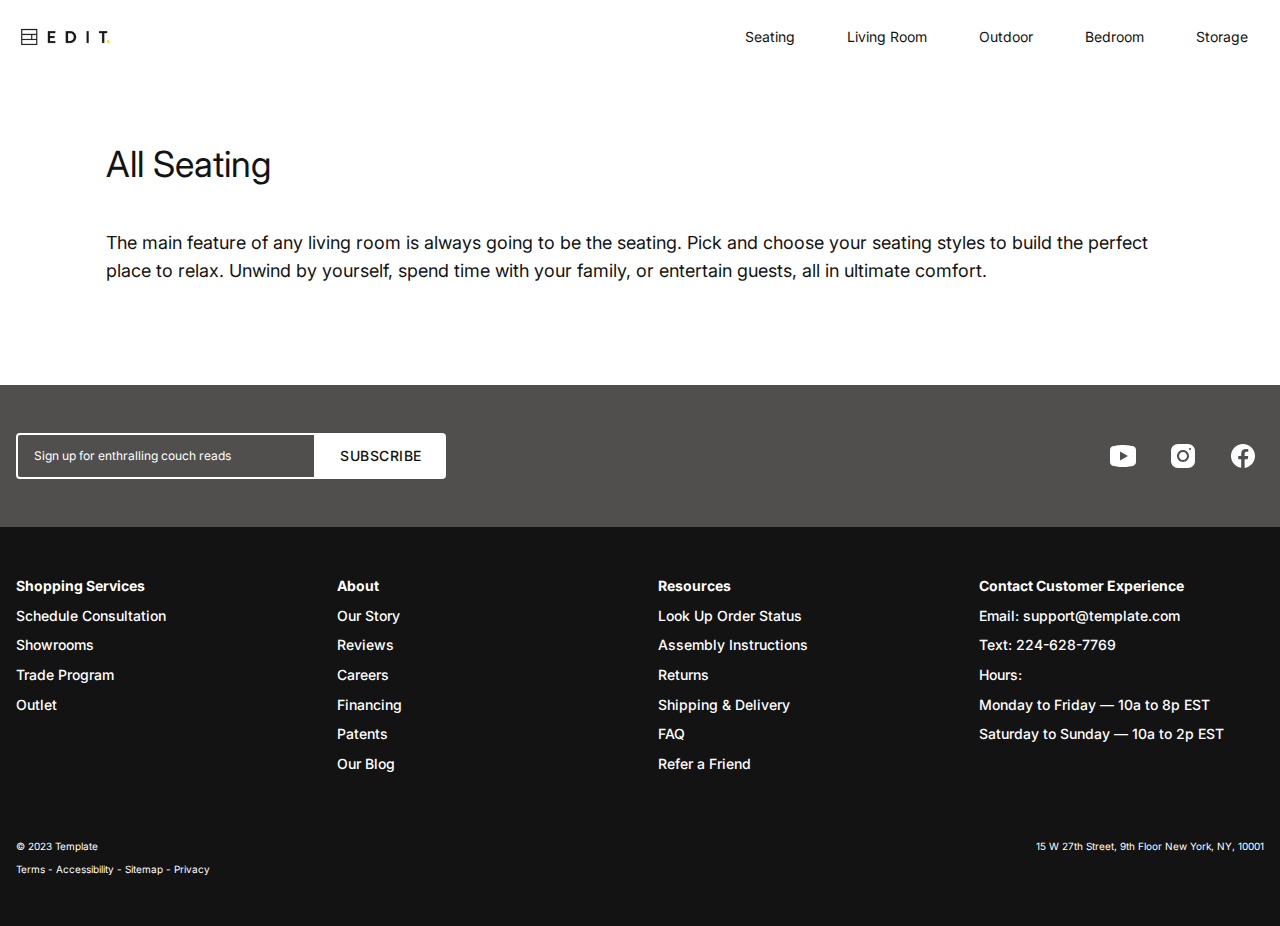
==== commit fcf31cbe: "feat: VF" ====
--- a/ecommerce_homepage/archive-page.html
+++ b/ecommerce_homepage/archive-page.html
@@ -37,106 +37,8 @@
       <section class="products-grid container f-col f-align-start pad-tb-xl gap-m">
         <h1 class="products-grid__title text-xxxl text-dark text-w400 text-al-center">All Seating</h1>
         <h4 class="products-grid__subtitle text-l text-dark text-w400 text-al-left">The main feature of any living room is always going to be the seating. Pick and choose your seating styles to build the perfect place to relax. Unwind by yourself, spend time with your family, or entertain guests, all in ultimate comfort.</h4>
-        <div class="products-grid__cards f-row gap-s f-wrap">
-          <div class="products-grid__card col-lg-4 col-md-6 f-col f-justify-end f-align-start">
-            <a href="/loja/product-page.html" class="products-grid__card-wrapper f-col">
-              <div class="products-grid__card-img-wrapper">
-                <img src="./assets/products/1/product.webp" alt="" class="products-grid__img">
-                <img src="./assets/products/1/product-hover.webp" alt="" class="products-grid__img products-grid__img--hover">
-              </div>
-              <div class="products-grid__content">
-                <h4 class="products-grid__card-title text-s text-dark text-w500">Nomad Sofa</h5>
-                <p class="products-grid__card-title text-xs text-dark--light text-w400">$1595 or as low as $100/mo</p>
-              </div>
-            </a>
-          </div>
-          <div class="products-grid__card col-lg-4 col-md-6 f-col f-justify-end f-align-start">
-            <a href="/loja/product-page.html" class="products-grid__card-wrapper f-col">
-              <div class="products-grid__card-img-wrapper">
-                <img src="./assets/products/2/product.webp" alt="" class="products-grid__img">
-                <img src="./assets/products/2/product-hover.webp" alt="" class="products-grid__img products-grid__img--hover">
-              </div>
-              <div class="products-grid__content">
-                <h4 class="products-grid__card-title text-s text-dark text-w500">Nomad Sofa</h5>
-                <p class="products-grid__card-title text-xs text-dark--light text-w400">$1595 or as low as $100/mo</p>
-              </div>
-            </a>
-          </div>
-          <div class="products-grid__card col-lg-4 col-md-6 f-col f-justify-end f-align-start">
-            <a href="/loja/product-page.html" class="products-grid__card-wrapper f-col">
-              <div class="products-grid__card-img-wrapper">
-                <img src="./assets/products/3/product.webp" alt="" class="products-grid__img">
-                <img src="./assets/products/3/product-hover.webp" alt="" class="products-grid__img products-grid__img--hover">
-              </div>
-              <div class="products-grid__content">
-                <h4 class="products-grid__card-title text-s text-dark text-w500">Nomad Sofa</h5>
-                <p class="products-grid__card-title text-xs text-dark--light text-w400">$1595 or as low as $100/mo</p>
-              </div>
-            </a>
-          </div>
-          <div class="products-grid__card col-lg-4 col-md-6 f-col f-justify-end f-align-start">
-            <a href="/loja/product-page.html" class="products-grid__card-wrapper f-col">
-              <div class="products-grid__card-img-wrapper">
-                <img src="./assets/products/4/product.webp" alt="" class="products-grid__img">
-                <img src="./assets/products/4/product-hover.webp" alt="" class="products-grid__img products-grid__img--hover">
-              </div>
-              <div class="products-grid__content">
-                <h4 class="products-grid__card-title text-s text-dark text-w500">Nomad Sofa</h5>
-                <p class="products-grid__card-title text-xs text-dark--light text-w400">$1595 or as low as $100/mo</p>
-              </div>
-            </a>
-          </div>
-          <div class="products-grid__card col-lg-4 col-md-6 f-col f-justify-end f-align-start">
-            <a href="/loja/product-page.html" class="products-grid__card-wrapper f-col">
-              <div class="products-grid__card-img-wrapper">
-                <img src="./assets/products/5/product.webp" alt="" class="products-grid__img">
-                <img src="./assets/products/5/product-hover.webp" alt="" class="products-grid__img products-grid__img--hover">
-              </div>
-              <div class="products-grid__content">
-                <h4 class="products-grid__card-title text-s text-dark text-w500">Nomad Sofa</h5>
-                <p class="products-grid__card-title text-xs text-dark--light text-w400">$1595 or as low as $100/mo</p>
-              </div>
-            </a>
-          </div>
-          <div class="products-grid__card col-lg-4 col-md-6 f-col f-justify-end f-align-start">
-            <a href="/loja/product-page.html" class="products-grid__card-wrapper f-col">
-              <div class="products-grid__card-img-wrapper">
-                <img src="./assets/products/6/product.webp" alt="" class="products-grid__img">
-                <img src="./assets/products/6/product-hover.webp" alt="" class="products-grid__img products-grid__img--hover">
-              </div>
-              <div class="products-grid__content">
-                <h4 class="products-grid__card-title text-s text-dark text-w500">Nomad Sofa</h5>
-                <p class="products-grid__card-title text-xs text-dark--light text-w400">$1595 or as low as $100/mo</p>
-              </div>
-            </a>
-          </div>
-          <div class="products-grid__card col-lg-4 col-md-6 f-col f-justify-end f-align-start">
-            <a href="/loja/product-page.html" class="products-grid__card-wrapper f-col">
-              <div class="products-grid__card-img-wrapper">
-                <img src="./assets/products/7/product.webp" alt="" class="products-grid__img">
-                <img src="./assets/products/7/product-hover.webp" alt="" class="products-grid__img products-grid__img--hover">
-              </div>
-              <div class="products-grid__content">
-                <h4 class="products-grid__card-title text-s text-dark text-w500">Nomad Sofa</h5>
-                <p class="products-grid__card-title text-xs text-dark--light text-w400">$1595 or as low as $100/mo</p>
-              </div>
-            </a>
-          </div>
-          <div class="products-grid__card col-lg-4 col-md-6 f-col f-justify-end f-align-start">
-            <a href="/loja/product-page.html" class="products-grid__card-wrapper f-col">
-              <div class="products-grid__card-img-wrapper">
-                <img src="./assets/products/8/product.webp" alt="" class="products-grid__img">
-                <img src="./assets/products/8/product-hover.webp" alt="" class="products-grid__img products-grid__img--hover">
-              </div>
-              <div class="products-grid__content">
-                <h4 class="products-grid__card-title text-s text-dark text-w500">Nomad Sofa</h5>
-                <p class="products-grid__card-title text-xs text-dark--light text-w400">$1595 or as low as $100/mo</p>
-              </div>
-            </a>
-          </div>
-          <div class="products-grid__btn col-lg-12 col-md-12 f-col f-justify-end f-align-center">
-              <a href="/loja/product-page.html/" class="btn btn-primary">See more</a>
-          </div>
+        <div class="products-grid__cards f-row gap-s f-wrap" id="productGrid">
+          
         </div>
       </section>
     </main>
@@ -212,5 +114,6 @@
       </div>
     </footer>
     <script src="./js/main.js"></script>
+    <script src="./js/archive.js"></script>
   </body>
 </html>
